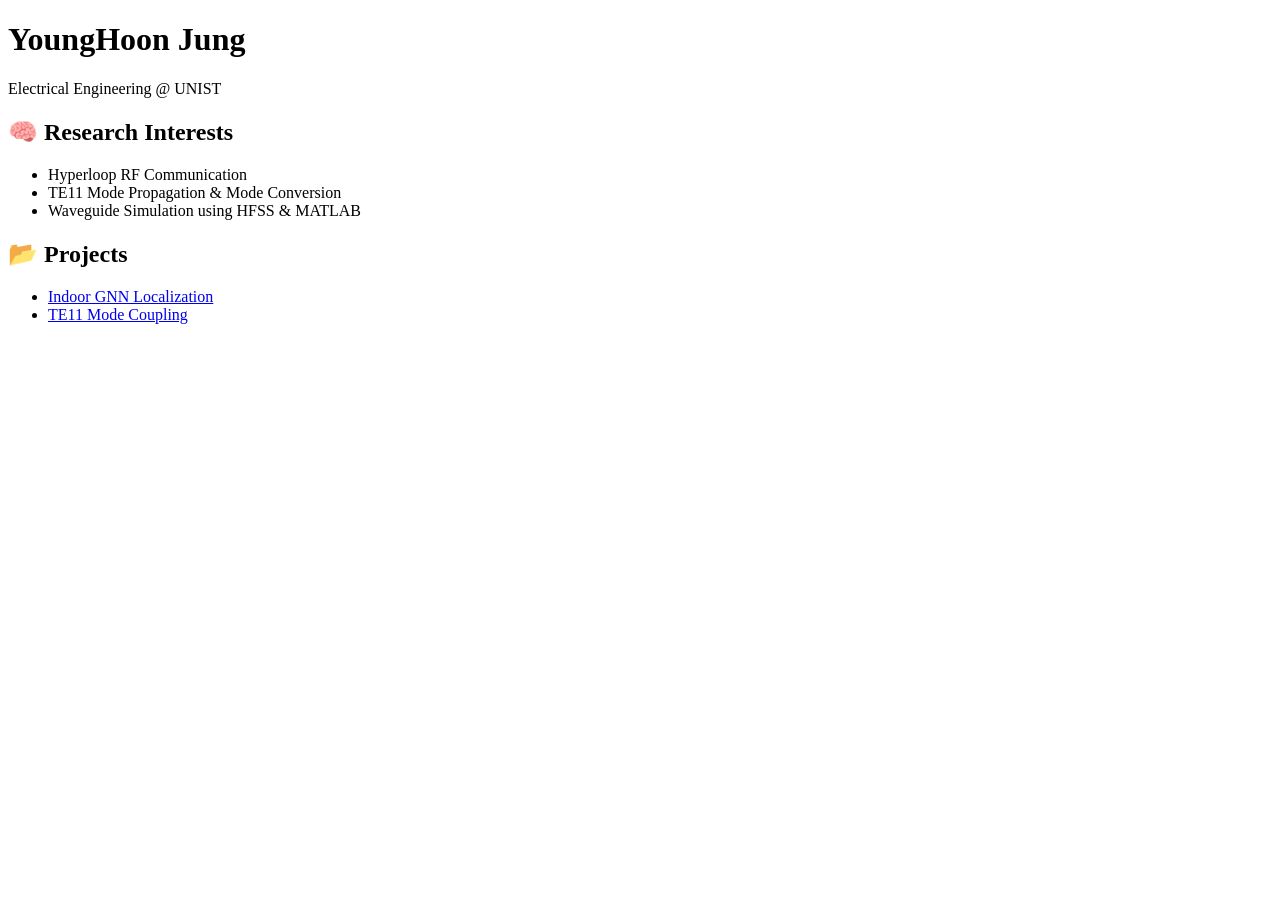
==== index.html @ 84e326a0 "Create index.html" ====
<!DOCTYPE html>
<html lang="en">
<head>
  <meta charset="UTF-8">
  <title>YoungHoon Jung | Portfolio</title>
</head>
<body>
  <h1>YoungHoon Jung</h1>
  <p>Electrical Engineering @ UNIST</p>
  <h2>🧠 Research Interests</h2>
  <ul>
    <li>Hyperloop RF Communication</li>
    <li>TE11 Mode Propagation & Mode Conversion</li>
    <li>Waveguide Simulation using HFSS & MATLAB</li>
  </ul>
  <h2>📂 Projects</h2>
  <ul>
    <li><a href="https://github.com/yourusername/gnn-rssi-localization">Indoor GNN Localization</a></li>
    <li><a href="https://github.com/yourusername/waveguide-mode-coupling">TE11 Mode Coupling</a></li>
  </ul>
</body>
</html>
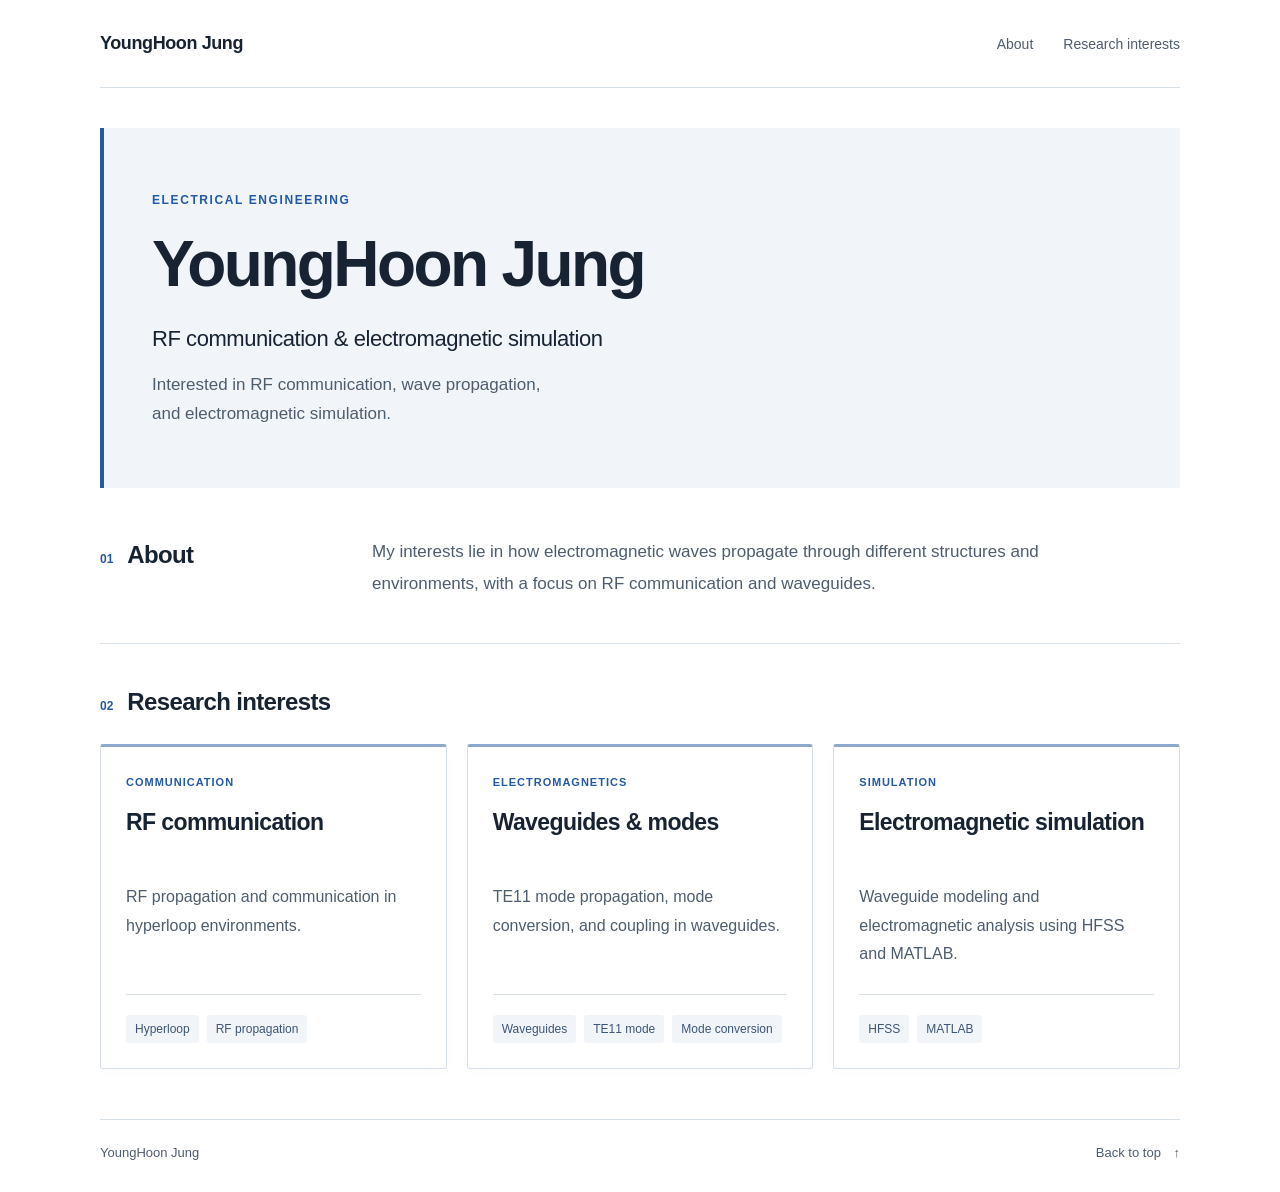
==== commit 0cfacac1: "Redesign personal website with responsive research portfolio" ====
--- a/index.html
+++ b/index.html
@@ -1,22 +1,39 @@
-<!DOCTYPE html>
+<!doctype html>
 <html lang="en">
 <head>
-  <meta charset="UTF-8">
-  <title>YoungHoon Jung | Portfolio</title>
+  <meta charset="utf-8">
+  <meta name="viewport" content="width=device-width, initial-scale=1">
+  <meta name="description" content="YoungHoon Jung — research interests in RF communication, waveguides, and electromagnetic simulation.">
+  <meta name="theme-color" content="#fafafa">
+  <title>YoungHoon Jung</title>
+  <link rel="stylesheet" href="styles.css">
 </head>
 <body>
-  <h1>YoungHoon Jung</h1>
-  <p>Electrical Engineering @ UNIST</p>
-  <h2>🧠 Research Interests</h2>
-  <ul>
-    <li>Hyperloop RF Communication</li>
-    <li>TE11 Mode Propagation & Mode Conversion</li>
-    <li>Waveguide Simulation using HFSS & MATLAB</li>
-  </ul>
-  <h2>📂 Projects</h2>
-  <ul>
-    <li><a href="https://github.com/yourusername/gnn-rssi-localization">Indoor GNN Localization</a></li>
-    <li><a href="https://github.com/yourusername/waveguide-mode-coupling">TE11 Mode Coupling</a></li>
-  </ul>
+  <a class="skip" href="#main">Skip to content</a>
+  <header class="header wrap">
+    <a class="name" href="#main">YoungHoon Jung</a>
+    <nav aria-label="Main navigation"><a href="#about">About</a><a href="#research">Research interests</a></nav>
+  </header>
+  <main id="main" class="wrap">
+    <section class="intro" aria-labelledby="page-title">
+      <p class="label">ELECTRICAL ENGINEERING</p>
+      <h1 id="page-title">YoungHoon Jung</h1>
+      <p class="discipline">RF communication & electromagnetic simulation</p>
+      <p class="summary">Interested in RF communication, wave propagation,<br class="wide-only"> and electromagnetic simulation.</p>
+    </section>
+    <section id="about" class="section about" aria-labelledby="about-title">
+      <div class="section-heading"><span class="index">01</span><h2 id="about-title">About</h2></div>
+      <div class="section-content"><p>My interests lie in how electromagnetic waves propagate through different structures and environments, with a focus on RF communication and waveguides.</p></div>
+    </section>
+    <section id="research" class="section research" aria-labelledby="research-title">
+      <div class="section-heading"><span class="index">02</span><h2 id="research-title">Research interests</h2></div>
+      <div class="section-content topics">
+        <article class="topic"><p class="topic-category">COMMUNICATION</p><h3>RF communication</h3><p>RF propagation and communication in hyperloop environments.</p><ul aria-label="Related topics"><li>Hyperloop</li><li>RF propagation</li></ul></article>
+        <article class="topic"><p class="topic-category">ELECTROMAGNETICS</p><h3>Waveguides & modes</h3><p>TE11 mode propagation, mode conversion, and coupling in waveguides.</p><ul aria-label="Related topics"><li>Waveguides</li><li>TE11 mode</li><li>Mode conversion</li></ul></article>
+        <article class="topic"><p class="topic-category">SIMULATION</p><h3>Electromagnetic simulation</h3><p>Waveguide modeling and electromagnetic analysis using HFSS and MATLAB.</p><ul aria-label="Related tools"><li>HFSS</li><li>MATLAB</li></ul></article>
+      </div>
+    </section>
+  </main>
+  <footer class="footer wrap"><span>YoungHoon Jung</span><a href="#main">Back to top <span aria-hidden="true">↑</span></a></footer>
 </body>
 </html>
--- a/styles.css
+++ b/styles.css
@@ -0,0 +1 @@
+:root{color-scheme:light;--bg:#fff;--text:#172332;--secondary:#4e5d6e;--line:#d7e0e9;--accent:#2459a6;--surface:#f1f5fa}*{box-sizing:border-box}html{scroll-behavior:smooth;scroll-padding-top:28px}body{margin:0;background:var(--bg);color:var(--text);font-family:Arial,Helvetica,sans-serif;-webkit-font-smoothing:antialiased}a{color:inherit;text-decoration:none}a:hover{color:var(--accent)}a:focus-visible{outline:3px solid var(--accent);outline-offset:5px}.wrap{width:min(1080px,calc(100% - 80px));margin-inline:auto}.skip{position:absolute;top:-100px;left:20px;padding:12px;background:var(--text);color:#fff;z-index:2}.skip:focus{top:12px}.header{display:flex;justify-content:space-between;align-items:center;gap:24px;min-height:88px;border-bottom:1px solid var(--line)}.name{font-size:18px;font-weight:700;letter-spacing:-.4px}.header nav{display:flex;gap:30px;color:var(--secondary);font-size:14px}.header nav a{padding-block:12px}.intro{position:relative;padding:65px 48px 59px;background:var(--surface);border-left:4px solid var(--accent);margin-block:40px 48px}.label{font-size:12px;font-weight:700;letter-spacing:1.6px;color:var(--accent);margin:0 0 22px}h1{font-size:clamp(40px,5.4vw,64px);font-weight:700;line-height:1.12;letter-spacing:-2.6px;margin:0 0 22px}.discipline{font-size:22px;line-height:1.45;font-weight:500;letter-spacing:-.45px;margin:0 0 15px}.summary{font-size:17px;line-height:1.75;color:var(--secondary);margin:0}.section{padding:0 0 44px;display:grid;grid-template-columns:230px 1fr;gap:42px}.section-heading{display:flex;align-items:baseline;gap:14px;padding-top:3px}.index{font-size:12px;font-variant-numeric:tabular-nums;color:var(--accent);font-weight:700}h2{font-size:24px;font-weight:700;letter-spacing:-.65px;line-height:1.35;margin:0}.section-content>p{font-size:17px;line-height:1.85;margin:0;color:var(--secondary);max-width:720px}.about{border-bottom:1px solid var(--line);margin-bottom:39px}.research{display:block;padding-bottom:50px}.research>.section-heading{margin-bottom:26px}.topics{display:grid;grid-template-columns:repeat(3,minmax(0,1fr));gap:20px}.topic{display:flex;flex-direction:column;background:#fff;border:1px solid var(--line);border-top:3px solid #8da9cd;border-radius:3px;padding:27px 25px 25px;box-shadow:0 3px 12px #17233205}.topic-category{font-size:11px;line-height:1.5;letter-spacing:1px;font-weight:700;color:var(--accent);margin:0 0 17px}h3{font-size:23px;line-height:1.3;letter-spacing:-.6px;font-weight:700;margin:0 0 15px;min-height:60px}.topic>p:not(.topic-category){font-size:16px;line-height:1.8;color:var(--secondary);margin:0 0 25px}.topic ul{display:flex;flex-wrap:wrap;gap:8px;list-style:none;padding:20px 0 0;margin:auto 0 0;border-top:1px solid var(--line);font-size:12px;line-height:1.5;color:#3b5576}.topic li{background:var(--surface);padding:5px 9px;border-radius:3px}.footer{border-top:1px solid var(--line);display:flex;justify-content:space-between;gap:20px;padding-block:25px 32px;font-size:13px;color:var(--secondary)}.footer a span{margin-left:9px}@media(max-width:900px){.wrap{width:calc(100% - 48px)}.section{grid-template-columns:180px 1fr;gap:25px}.research{display:block}.topics{gap:12px}.topic{padding:23px 18px}.topic h3{font-size:21px;min-height:81px}.topic>p:not(.topic-category){font-size:15px}.discipline{font-size:21px}}@media(max-width:680px){.wrap{width:calc(100% - 40px)}.header{min-height:80px;gap:20px}.name{font-size:16px}.header nav{gap:18px;font-size:12px}.intro{padding:35px 25px 36px;margin-block:25px 34px}.label{font-size:10px;letter-spacing:1.2px;margin-bottom:20px}h1{font-size:44px;letter-spacing:-1.9px;margin-bottom:19px}.discipline{font-size:19px;line-height:1.5}.summary{font-size:16px;line-height:1.8}.wide-only{display:none}.section{display:block;padding-bottom:32px}.section-heading{margin-bottom:18px}h2{font-size:23px}.section-content>p{font-size:16px;line-height:1.8}.about{margin-bottom:29px}.research{padding-bottom:34px}.research>.section-heading{margin-bottom:20px}.topics{grid-template-columns:1fr;gap:15px}.topic{padding:23px}.topic h3{font-size:23px;min-height:0;margin-bottom:12px}.topic-category{margin-bottom:12px}.topic>p:not(.topic-category){font-size:16px;margin-bottom:20px}.topic ul{padding-top:16px}.footer{font-size:12px}}@media(max-width:380px){.header{flex-wrap:wrap;gap:8px;padding-block:17px}.header nav{width:100%;gap:24px}.intro{padding-inline:20px}h1{font-size:36px;letter-spacing:-1.6px}.discipline{font-size:18px}}@media(prefers-reduced-motion:reduce){html{scroll-behavior:auto}}
